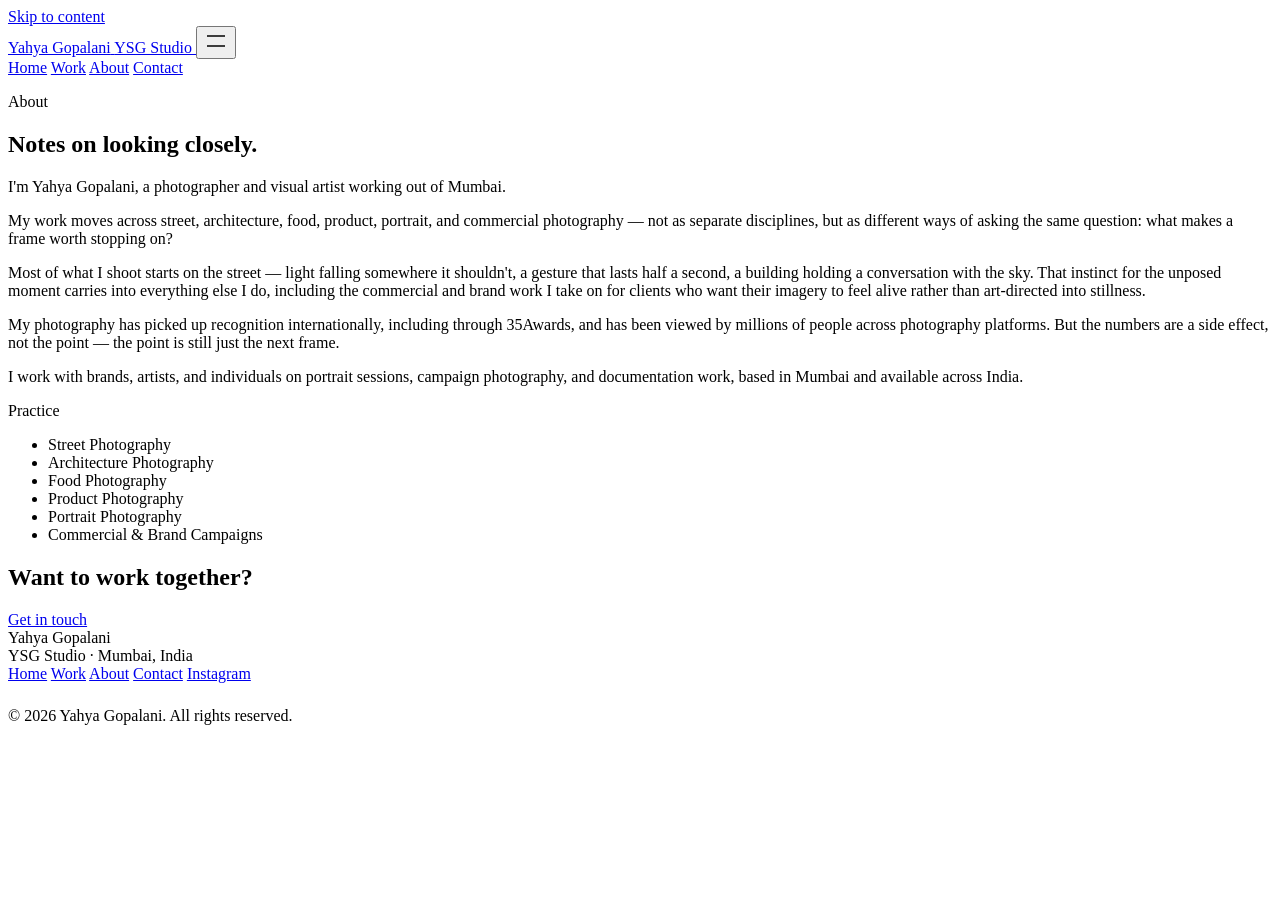
==== about.html @ 68370349 "Add files via upload" ====
<!DOCTYPE html>
<html lang="en">
<head>
<meta charset="UTF-8">
<meta name="viewport" content="width=device-width, initial-scale=1.0">
<title>About — Yahya Gopalani, Photographer Mumbai</title>
<meta name="description" content="Yahya Gopalani is a Mumbai-based photographer and visual artist working across street, architecture, food, product, portrait, and commercial photography, recognised internationally including by 35Awards.">
<meta name="author" content="Yahya Gopalani">
<link rel="canonical" href="https://ysgstudio.in/about.html">
<meta name="theme-color" content="#0b0b0a">

<meta property="og:type" content="profile">
<meta property="og:title" content="About — Yahya Gopalani">
<meta property="og:description" content="Photographer and visual artist based in Mumbai, India.">
<meta property="og:url" content="https://ysgstudio.in/about.html">
<meta name="twitter:card" content="summary_large_image">

<link rel="preconnect" href="https://fonts.googleapis.com">
<link rel="preconnect" href="https://fonts.gstatic.com" crossorigin>
<link rel="stylesheet" href="css/styles.css">

<script type="application/ld+json">
{
  "@context": "https://schema.org",
  "@type": "BreadcrumbList",
  "itemListElement": [
    { "@type": "ListItem", "position": 1, "name": "Home", "item": "https://ysgstudio.in/" },
    { "@type": "ListItem", "position": 2, "name": "About", "item": "https://ysgstudio.in/about.html" }
  ]
}
</script>
</head>
<body>

<a class="skip-link" href="#main">Skip to content</a>

<header class="site-header">
  <div class="wrap nav-inner">
    <a href="index.html" class="brand">
      <span class="name">Yahya Gopalani</span>
      <span class="sub">YSG Studio</span>
    </a>
    <button class="nav-toggle" aria-label="Toggle menu" aria-expanded="false" aria-controls="nav-links">
      <svg width="24" height="24" viewBox="0 0 24 24" fill="none" stroke="currentColor" stroke-width="1.5"><line x1="3" y1="7" x2="21" y2="7"/><line x1="3" y1="17" x2="21" y2="17"/></svg>
    </button>
    <nav class="nav-links" id="nav-links" aria-label="Primary">
      <a href="index.html">Home</a>
      <a href="gallery.html">Work</a>
      <a href="about.html" aria-current="page">About</a>
      <a href="contact.html">Contact</a>
    </nav>
  </div>
</header>

<main id="main">

  <section class="section about-hero">
    <div class="wrap">
      <p class="eyebrow reveal">About</p>
      <h1 class="about-title reveal">Notes on looking closely.</h1>
    </div>
  </section>

  <section class="section-tight">
    <div class="wrap about-grid">
      <div class="about-lead-col reveal">
        <p class="about-lead">I'm Yahya Gopalani, a photographer and visual artist working out of Mumbai.</p>
      </div>
      <div class="about-body-col reveal">
        <p>My work moves across street, architecture, food, product, portrait, and commercial photography — not as separate disciplines, but as different ways of asking the same question: what makes a frame worth stopping on?</p>
        <p>Most of what I shoot starts on the street — light falling somewhere it shouldn't, a gesture that lasts half a second, a building holding a conversation with the sky. That instinct for the unposed moment carries into everything else I do, including the commercial and brand work I take on for clients who want their imagery to feel alive rather than art-directed into stillness.</p>
        <p>My photography has picked up recognition internationally, including through 35Awards, and has been viewed by millions of people across photography platforms. But the numbers are a side effect, not the point — the point is still just the next frame.</p>
        <p>I work with brands, artists, and individuals on portrait sessions, campaign photography, and documentation work, based in Mumbai and available across India.</p>
      </div>
    </div>
  </section>

  <section class="section-tight">
    <div class="wrap">
      <p class="eyebrow reveal">Practice</p>
      <ul class="discipline-list reveal">
        <li>Street Photography</li>
        <li>Architecture Photography</li>
        <li>Food Photography</li>
        <li>Product Photography</li>
        <li>Portrait Photography</li>
        <li>Commercial &amp; Brand Campaigns</li>
      </ul>
    </div>
  </section>

  <section class="section-tight">
    <div class="wrap cta-block reveal">
      <h2 class="cta-title">Want to work together?</h2>
      <a href="contact.html" class="btn btn-solid">Get in touch</a>
    </div>
  </section>

</main>

<footer class="site-footer">
  <div class="wrap footer-grid">
    <div class="footer-brand">
      <div class="name">Yahya Gopalani</div>
      <div class="sub">YSG Studio · Mumbai, India</div>
    </div>
    <nav class="footer-links" aria-label="Footer">
      <a href="index.html">Home</a>
      <a href="gallery.html">Work</a>
      <a href="about.html">About</a>
      <a href="contact.html">Contact</a>
      <a href="https://instagram.com/yahyaaa.g" target="_blank" rel="noopener">Instagram</a>
    </nav>
  </div>
  <div class="wrap footer-meta" style="margin-top:24px;">&copy; <span id="year"></span> Yahya Gopalani. All rights reserved.</div>
</footer>

<script src="js/main.js"></script>
<script>document.getElementById('year').textContent = new Date().getFullYear();</script>
</body>
</html>
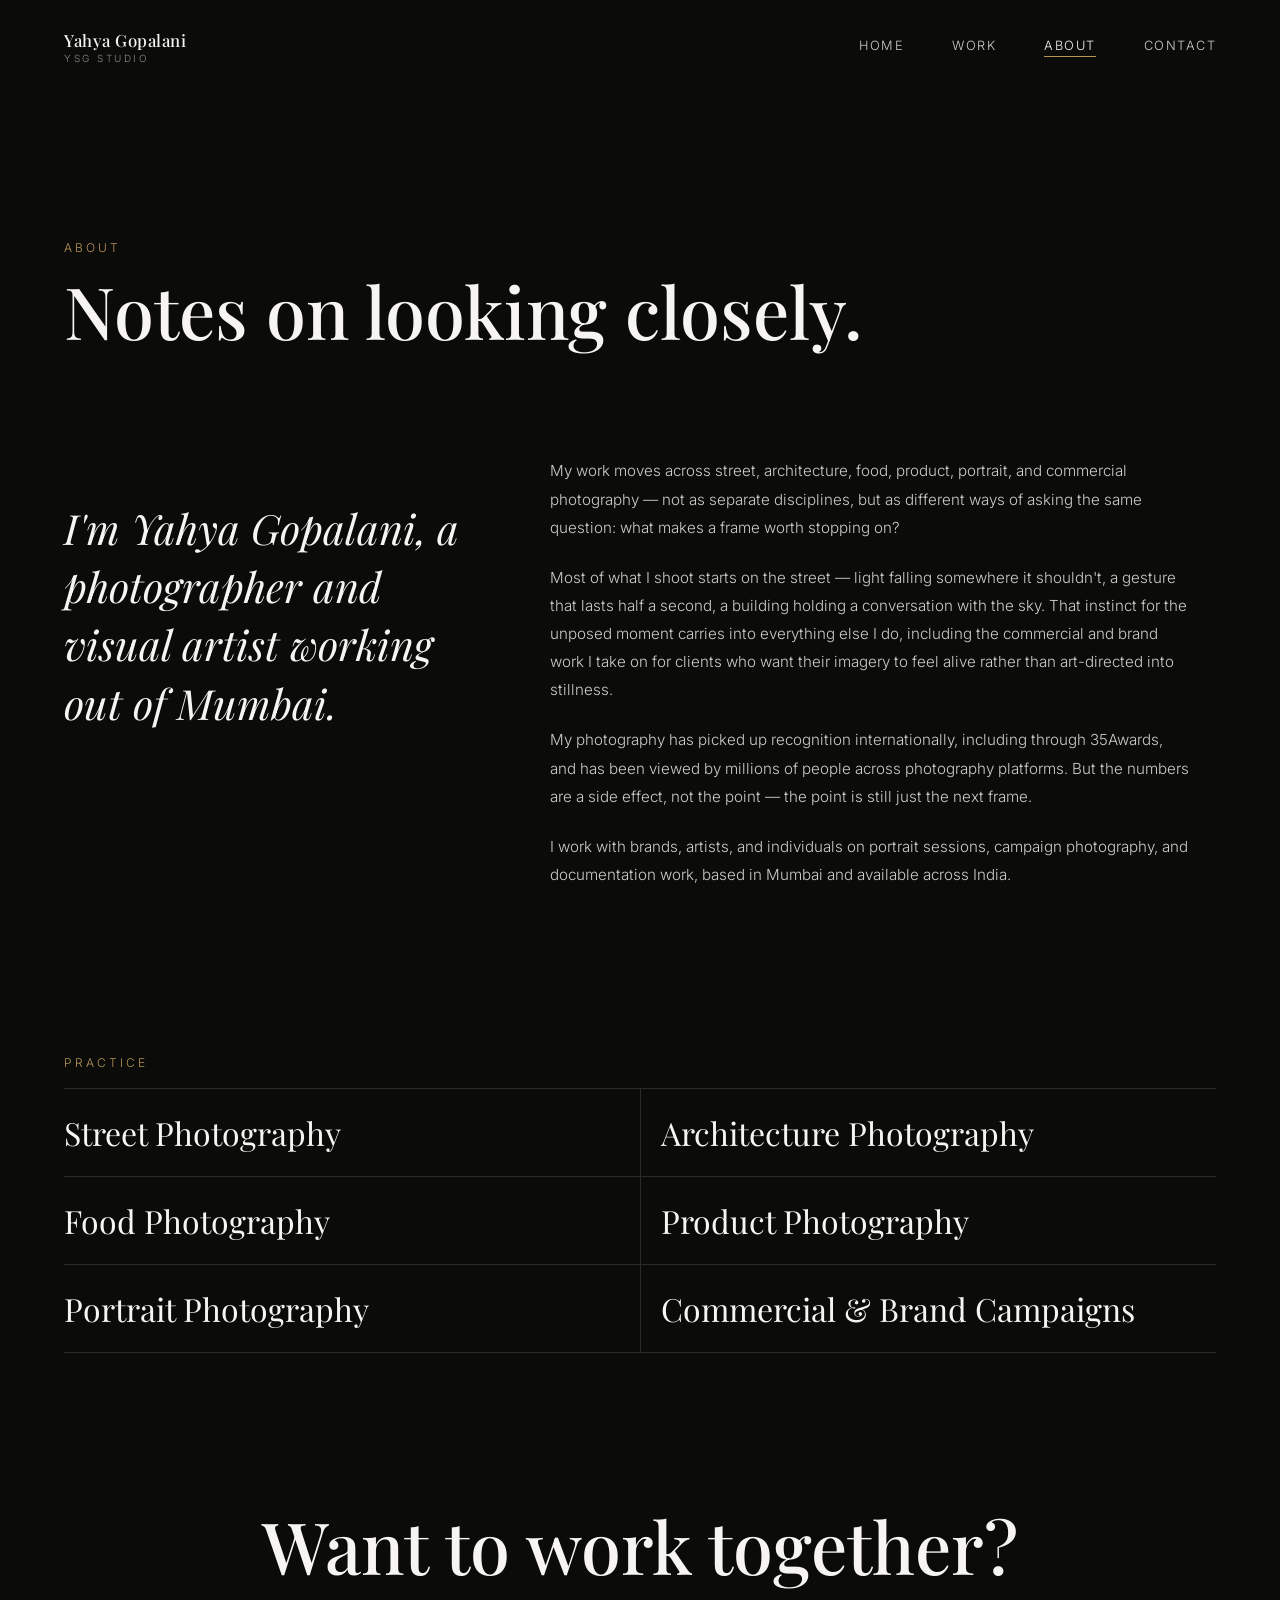
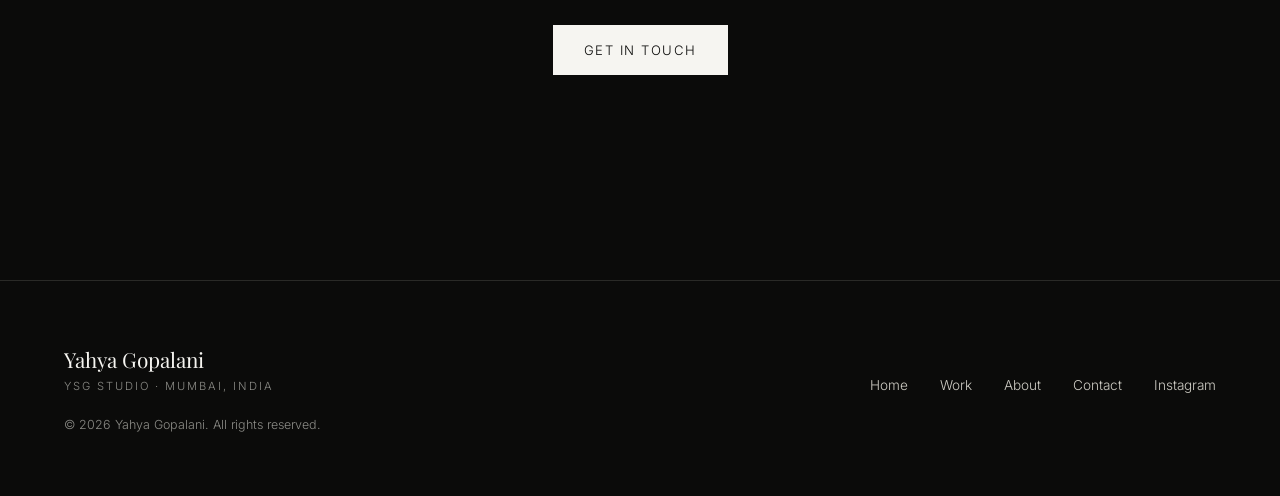
==== commit a22500fa: "Update about.html" ====
--- a/about.html
+++ b/about.html
@@ -4,7 +4,7 @@
 <meta charset="UTF-8">
 <meta name="viewport" content="width=device-width, initial-scale=1.0">
 <title>About — Yahya Gopalani, Photographer Mumbai</title>
-<meta name="description" content="Yahya Gopalani is a Mumbai-based photographer and visual artist working across street, architecture, food, product, portrait, and commercial photography, recognised internationally including by 35Awards.">
+<meta name="description" content="Yahya Gopalani, Mumbai photographer specializing in street, commercial, and visual arts.">
 <meta name="author" content="Yahya Gopalani">
 <link rel="canonical" href="https://ysgstudio.in/about.html">
 <meta name="theme-color" content="#0b0b0a">
--- a/css/styles.css
+++ b/css/styles.css
@@ -0,0 +1,344 @@
+/* ==========================================================================
+   YAHYA GOPALANI — Photography & Visual Art
+   Design system: quiet, editorial, museum-like. Mono palette + one accent.
+   ========================================================================== */
+
+@import url('https://fonts.googleapis.com/css2?family=Playfair+Display:ital,wght@0,400;0,500;0,600;1,400&family=Inter:wght@300;400;500;600&display=swap');
+
+:root{
+  /* ---- palette: near-mono, one restrained accent ---- */
+  --black:#0b0b0a;
+  --black-2:#121211;
+  --white:#f6f5f1;
+  --white-dim:#cfcdc5;
+  --grey:#8c8c87;
+  --grey-line:#2a2a27;
+  --accent:#b99457; /* muted, desaturated gold — used sparingly, not as brand wallpaper */
+
+  /* ---- type ---- */
+  --serif:'Playfair Display', Georgia, serif;
+  --sans:'Inter', -apple-system, sans-serif;
+
+  /* ---- fluid type scale ---- */
+  --fs-hero: clamp(2.75rem, 9vw, 8rem);
+  --fs-h1: clamp(2.25rem, 6vw, 4.5rem);
+  --fs-h2: clamp(1.6rem, 3.6vw, 2.6rem);
+  --fs-lead: clamp(1.05rem, 2vw, 1.4rem);
+  --fs-body: clamp(0.95rem, 1.1vw, 1.05rem);
+  --fs-small: 0.8rem;
+
+  /* ---- fluid spacing ---- */
+  --space-section: clamp(4rem, 10vw, 10rem);
+  --space-gutter: clamp(1.25rem, 5vw, 4rem);
+  --max-w: 1440px;
+}
+
+*,*::before,*::after{ box-sizing:border-box; }
+html{ scroll-behavior:smooth; }
+body{
+  margin:0;
+  background:var(--black);
+  color:var(--white);
+  font-family:var(--sans);
+  font-weight:300;
+  -webkit-font-smoothing:antialiased;
+  overflow-x:hidden;
+}
+img{ max-width:100%; display:block; }
+a{ color:inherit; text-decoration:none; }
+::selection{ background:var(--accent); color:var(--black); }
+
+/* ---- skip link (a11y) ---- */
+.skip-link{
+  position:absolute; left:-9999px; top:0; z-index:200;
+  background:var(--white); color:var(--black); padding:14px 22px;
+  font-family:var(--sans); font-size:0.9rem;
+}
+.skip-link:focus{ left:var(--space-gutter); top:var(--space-gutter); }
+
+/* ---- focus states (a11y) ---- */
+a:focus-visible, button:focus-visible, [tabindex]:focus-visible{
+  outline:1.5px solid var(--accent); outline-offset:4px;
+}
+
+.wrap{ max-width:var(--max-w); margin:0 auto; padding:0 var(--space-gutter); }
+
+/* ==========================================================================
+   NAV
+   ========================================================================== */
+.site-header{
+  position:fixed; top:0; left:0; right:0; z-index:100;
+  padding:clamp(20px,3vw,32px) 0;
+  transition:background .4s ease, border-color .4s ease;
+  border-bottom:1px solid transparent;
+}
+.site-header.is-scrolled{
+  background:rgba(11,11,10,0.88); backdrop-filter:blur(10px);
+  border-bottom-color:var(--grey-line);
+}
+.nav-inner{ display:flex; align-items:center; justify-content:space-between; }
+.brand{ display:flex; flex-direction:column; line-height:1; }
+.brand .name{ font-family:var(--serif); font-size:1.05rem; letter-spacing:0.5px; font-weight:500; }
+.brand .sub{ font-family:var(--sans); font-size:0.62rem; letter-spacing:2.5px; color:var(--grey); margin-top:5px; text-transform:uppercase; }
+.nav-links{ display:flex; gap:clamp(24px,4vw,48px); align-items:center; }
+.nav-links a{
+  font-size:0.8rem; letter-spacing:1.5px; text-transform:uppercase; color:var(--white-dim);
+  position:relative; padding-bottom:4px;
+}
+.nav-links a::after{
+  content:""; position:absolute; left:0; bottom:0; width:0; height:1px; background:var(--accent);
+  transition:width .35s ease;
+}
+.nav-links a:hover::after, .nav-links a[aria-current="page"]::after{ width:100%; }
+.nav-links a[aria-current="page"]{ color:var(--white); }
+.nav-toggle{ display:none; background:none; border:none; color:var(--white); cursor:pointer; }
+
+@media (max-width:760px){
+  .nav-links{
+    position:fixed; inset:0 0 0 auto; width:min(78vw,340px);
+    background:var(--black-2); flex-direction:column; align-items:flex-start;
+    padding:100px 32px 40px; gap:28px;
+    transform:translateX(100%); transition:transform .45s cubic-bezier(.76,0,.24,1);
+    border-left:1px solid var(--grey-line);
+  }
+  .nav-links.is-open{ transform:translateX(0); }
+  .nav-toggle{ display:block; z-index:110; }
+  .nav-links a{ font-size:1rem; }
+}
+
+/* ==========================================================================
+   FOOTER
+   ========================================================================== */
+.site-footer{
+  border-top:1px solid var(--grey-line);
+  padding:clamp(40px,6vw,64px) 0;
+  margin-top:var(--space-section);
+}
+.footer-grid{
+  display:flex; flex-wrap:wrap; gap:32px; justify-content:space-between; align-items:flex-end;
+}
+.footer-brand .name{ font-family:var(--serif); font-size:1.3rem; }
+.footer-brand .sub{ font-size:0.7rem; letter-spacing:2px; color:var(--grey); text-transform:uppercase; margin-top:6px; }
+.footer-links{ display:flex; gap:32px; flex-wrap:wrap; }
+.footer-links a{ font-size:0.85rem; color:var(--white-dim); }
+.footer-links a:hover{ color:var(--accent); }
+.footer-meta{ font-size:0.78rem; color:var(--grey); }
+
+/* ==========================================================================
+   REVEAL ON SCROLL (progressive enhancement — visible by default)
+   ========================================================================== */
+.js .reveal{ opacity:0; transform:translateY(28px); transition:opacity 1s ease, transform 1s cubic-bezier(.16,1,.3,1); }
+.js .reveal.is-visible{ opacity:1; transform:translateY(0); }
+@media (prefers-reduced-motion: reduce){
+  .js .reveal{ opacity:1; transform:none; transition:none; }
+  html{ scroll-behavior:auto; }
+}
+
+/* ==========================================================================
+   BUTTONS / LINKS
+   ========================================================================== */
+.btn{
+  display:inline-flex; align-items:center; gap:10px;
+  font-size:0.82rem; letter-spacing:1.5px; text-transform:uppercase;
+  padding:16px 30px; border:1px solid var(--grey-line); transition:all .3s ease;
+}
+.btn:hover{ border-color:var(--white); }
+.btn-solid{ background:var(--white); color:var(--black); border-color:var(--white); }
+.btn-solid:hover{ background:var(--accent); border-color:var(--accent); color:var(--black); }
+
+.text-link{ position:relative; padding-bottom:3px; border-bottom:1px solid var(--grey-line); }
+.text-link:hover{ border-color:var(--accent); color:var(--accent); }
+
+/* ==========================================================================
+   UTILITIES
+   ========================================================================== */
+.eyebrow{ font-size:0.75rem; letter-spacing:3px; text-transform:uppercase; color:var(--accent); margin-bottom:18px; }
+.section{ padding:var(--space-section) 0; }
+.section-tight{ padding:calc(var(--space-section) * 0.6) 0; }
+.hr{ border:none; border-top:1px solid var(--grey-line); }
+.visually-hidden{ position:absolute; width:1px; height:1px; overflow:hidden; clip:rect(0,0,0,0); white-space:nowrap; }
+.text-accent{ color:var(--accent); }
+.hide-mobile{ display:inline; }
+@media (max-width:600px){ .hide-mobile{ display:none; } }
+
+/* ==========================================================================
+   HOME — hero
+   ========================================================================== */
+.hero{
+  min-height:100svh; display:flex; align-items:center; position:relative;
+  padding-top:100px;
+}
+.hero-inner{ max-width:1000px; }
+.hero-title{
+  font-family:var(--serif); font-weight:500; font-size:var(--fs-hero);
+  line-height:0.92; margin:0 0 28px; letter-spacing:-1px;
+}
+.hero-lead{ font-size:var(--fs-lead); color:var(--white-dim); max-width:560px; line-height:1.6; font-weight:300; }
+.scroll-cue{
+  position:absolute; bottom:44px; left:50%; transform:translateX(-50%);
+  width:1px; height:64px; overflow:hidden;
+}
+.scroll-cue span{
+  display:block; width:1px; height:24px; background:var(--white-dim);
+  animation:scrollcue 2.2s ease-in-out infinite;
+}
+@keyframes scrollcue{
+  0%{ transform:translateY(-24px); opacity:0; }
+  40%{ opacity:1; }
+  100%{ transform:translateY(64px); opacity:0; }
+}
+@media (prefers-reduced-motion: reduce){ .scroll-cue span{ animation:none; opacity:.6; } }
+
+/* ==========================================================================
+   HOME — intro statement
+   ========================================================================== */
+.intro-grid{ max-width:920px; }
+.intro-text{
+  font-family:var(--serif); font-style:italic; font-weight:400;
+  font-size:var(--fs-h2); line-height:1.5; color:var(--white);
+}
+
+/* ==========================================================================
+   HOME — section head (shared pattern)
+   ========================================================================== */
+.section-head{ margin-bottom:clamp(32px,5vw,56px); }
+.section-title{ font-family:var(--serif); font-size:var(--fs-h1); font-weight:500; margin:6px 0 0; }
+
+/* ==========================================================================
+   HOME — preview grid
+   ========================================================================== */
+.preview-grid{
+  display:grid; grid-template-columns:1.1fr 1fr; gap:2px;
+  max-width:var(--max-w); margin:0 auto; padding:0 var(--space-gutter);
+}
+.preview-item{ position:relative; overflow:hidden; margin:0; background:var(--black-2); }
+.preview-item img{ width:100%; height:100%; object-fit:cover; transition:transform .8s cubic-bezier(.16,1,.3,1); }
+.preview-item:hover img{ transform:scale(1.035); }
+.preview-tall{ aspect-ratio:4/5; }
+.preview-item:not(.preview-tall){ aspect-ratio:4/5; }
+.preview-item figcaption{
+  position:absolute; left:0; bottom:0; right:0; padding:20px 22px;
+  font-size:0.78rem; letter-spacing:0.5px; color:var(--white);
+  background:linear-gradient(to top, rgba(0,0,0,0.65), transparent);
+  opacity:0; transform:translateY(8px); transition:opacity .35s ease, transform .35s ease;
+}
+.preview-item:hover figcaption{ opacity:1; transform:translateY(0); }
+@media (max-width:760px){
+  .preview-grid{ grid-template-columns:1fr; }
+}
+.preview-cta{ margin-top:28px; text-align:right; }
+
+/* ==========================================================================
+   HOME — discipline list
+   ========================================================================== */
+.discipline-list{
+  list-style:none; margin:0; padding:0;
+  display:grid; grid-template-columns:repeat(2,1fr); gap:0;
+  border-top:1px solid var(--grey-line);
+}
+.discipline-list li{
+  font-family:var(--serif); font-size:clamp(1.3rem,3vw,2rem); font-weight:400;
+  padding:22px 0; border-bottom:1px solid var(--grey-line);
+}
+.discipline-list li:nth-child(odd){ padding-right:20px; }
+.discipline-list li:nth-child(even){ padding-left:20px; border-left:1px solid var(--grey-line); }
+@media (max-width:640px){
+  .discipline-list{ grid-template-columns:1fr; }
+  .discipline-list li:nth-child(even){ border-left:none; padding-left:0; }
+}
+
+/* ==========================================================================
+   HOME — CTA block
+   ========================================================================== */
+.cta-block{ text-align:center; }
+.cta-title{
+  font-family:var(--serif); font-weight:500; font-size:var(--fs-h1);
+  line-height:1.1; margin:0 0 40px;
+}
+
+/* ==========================================================================
+   ABOUT
+   ========================================================================== */
+.about-hero{ padding-top:calc(100px + var(--space-section)); padding-bottom:2rem; }
+.about-title{ font-family:var(--serif); font-weight:500; font-size:var(--fs-h1); max-width:900px; line-height:1.05; margin:0; }
+.about-grid{ display:grid; grid-template-columns:0.8fr 1.3fr; gap:clamp(32px,6vw,80px); }
+.about-lead-col{ min-width:0; }
+.about-lead{ font-family:var(--serif); font-style:italic; font-size:var(--fs-h2); line-height:1.4; position:sticky; top:120px; }
+.about-body-col p{ font-size:var(--fs-body); line-height:1.85; color:var(--white-dim); margin:0 0 22px; max-width:640px; }
+.about-body-col p:last-child{ margin-bottom:0; }
+@media (max-width:820px){
+  .about-grid{ grid-template-columns:1fr; }
+  .about-lead{ position:static; }
+}
+
+/* ==========================================================================
+   GALLERY — masonry
+   ========================================================================== */
+.gallery-hero{ padding-top:calc(100px + var(--space-section)); }
+.masonry{
+  column-count:1; column-gap:2px;
+}
+@media (min-width:640px){ .masonry{ column-count:2; } }
+@media (min-width:1100px){ .masonry{ column-count:2; } }
+.g-item{
+  break-inside:avoid; margin:0 0 2px; position:relative; overflow:hidden;
+  cursor:pointer; background:var(--black-2);
+}
+.g-item img{ width:100%; height:auto; display:block; transition:transform .7s cubic-bezier(.16,1,.3,1), filter .5s ease; }
+.g-item:hover img{ transform:scale(1.03); }
+.g-item figcaption{
+  position:absolute; left:0; right:0; bottom:0; padding:20px 22px;
+  display:flex; flex-direction:column; gap:2px;
+  background:linear-gradient(to top, rgba(0,0,0,0.7), transparent);
+  opacity:0; transform:translateY(8px); transition:opacity .35s ease, transform .35s ease;
+}
+.g-item:hover figcaption, .g-item:focus-visible figcaption{ opacity:1; transform:translateY(0); }
+.g-title{ font-family:var(--serif); font-size:1.1rem; }
+.g-tag{ font-size:0.7rem; letter-spacing:1.5px; text-transform:uppercase; color:var(--grey); }
+.gallery-note{ margin-top:40px; color:var(--grey); font-size:0.92rem; }
+
+/* ==========================================================================
+   LIGHTBOX
+   ========================================================================== */
+.lightbox{
+  position:fixed; inset:0; z-index:200; background:rgba(6,6,5,0.97);
+  display:flex; align-items:center; justify-content:center;
+  opacity:0; visibility:hidden; transition:opacity .35s ease;
+  padding:24px;
+}
+.lightbox.is-open{ opacity:1; visibility:visible; }
+.lb-figure{ margin:0; max-width:min(1100px,92vw); max-height:88vh; text-align:center; }
+.lb-figure img{ max-height:80vh; max-width:100%; margin:0 auto; object-fit:contain; }
+.lb-caption{ margin-top:16px; font-size:0.85rem; color:var(--grey); letter-spacing:0.5px; }
+.lb-close, .lb-prev, .lb-next{
+  position:absolute; background:none; border:none; color:var(--white); cursor:pointer;
+  padding:12px; transition:opacity .25s ease, color .25s ease;
+}
+.lb-close:hover, .lb-prev:hover, .lb-next:hover{ color:var(--accent); }
+.lb-close{ top:20px; right:20px; }
+.lb-prev{ left:12px; top:50%; transform:translateY(-50%); }
+.lb-next{ right:12px; top:50%; transform:translateY(-50%); }
+@media (max-width:600px){
+  .lb-prev, .lb-next{ padding:8px; }
+}
+
+/* ==========================================================================
+   CONTACT
+   ========================================================================== */
+.contact-hero{ padding-top:calc(100px + var(--space-section)); padding-bottom:1rem; }
+.contact-lead{ font-size:var(--fs-lead); color:var(--white-dim); max-width:520px; margin-top:20px; }
+.contact-grid{ display:grid; grid-template-columns:1.4fr 1fr; gap:clamp(40px,6vw,90px); align-items:start; }
+.contact-primary{ min-width:0; }
+.contact-email{
+  font-family:var(--serif); font-size:clamp(1.6rem,4.2vw,3rem); font-weight:500;
+  word-break:break-word; line-height:1.2; display:inline-block;
+  border-bottom:1px solid var(--grey-line); padding-bottom:10px;
+  transition:color .3s ease, border-color .3s ease;
+}
+.contact-email:hover{ color:var(--accent); border-color:var(--accent); }
+.contact-hint{ display:block; margin-top:18px; font-size:0.85rem; color:var(--grey); }
+.contact-secondary{ display:flex; flex-direction:column; gap:32px; }
+.contact-block p{ margin:0; color:var(--white-dim); font-size:0.95rem; line-height:1.6; }
+@media (max-width:820px){
+  .contact-grid{ grid-template-columns:1fr; }
+}
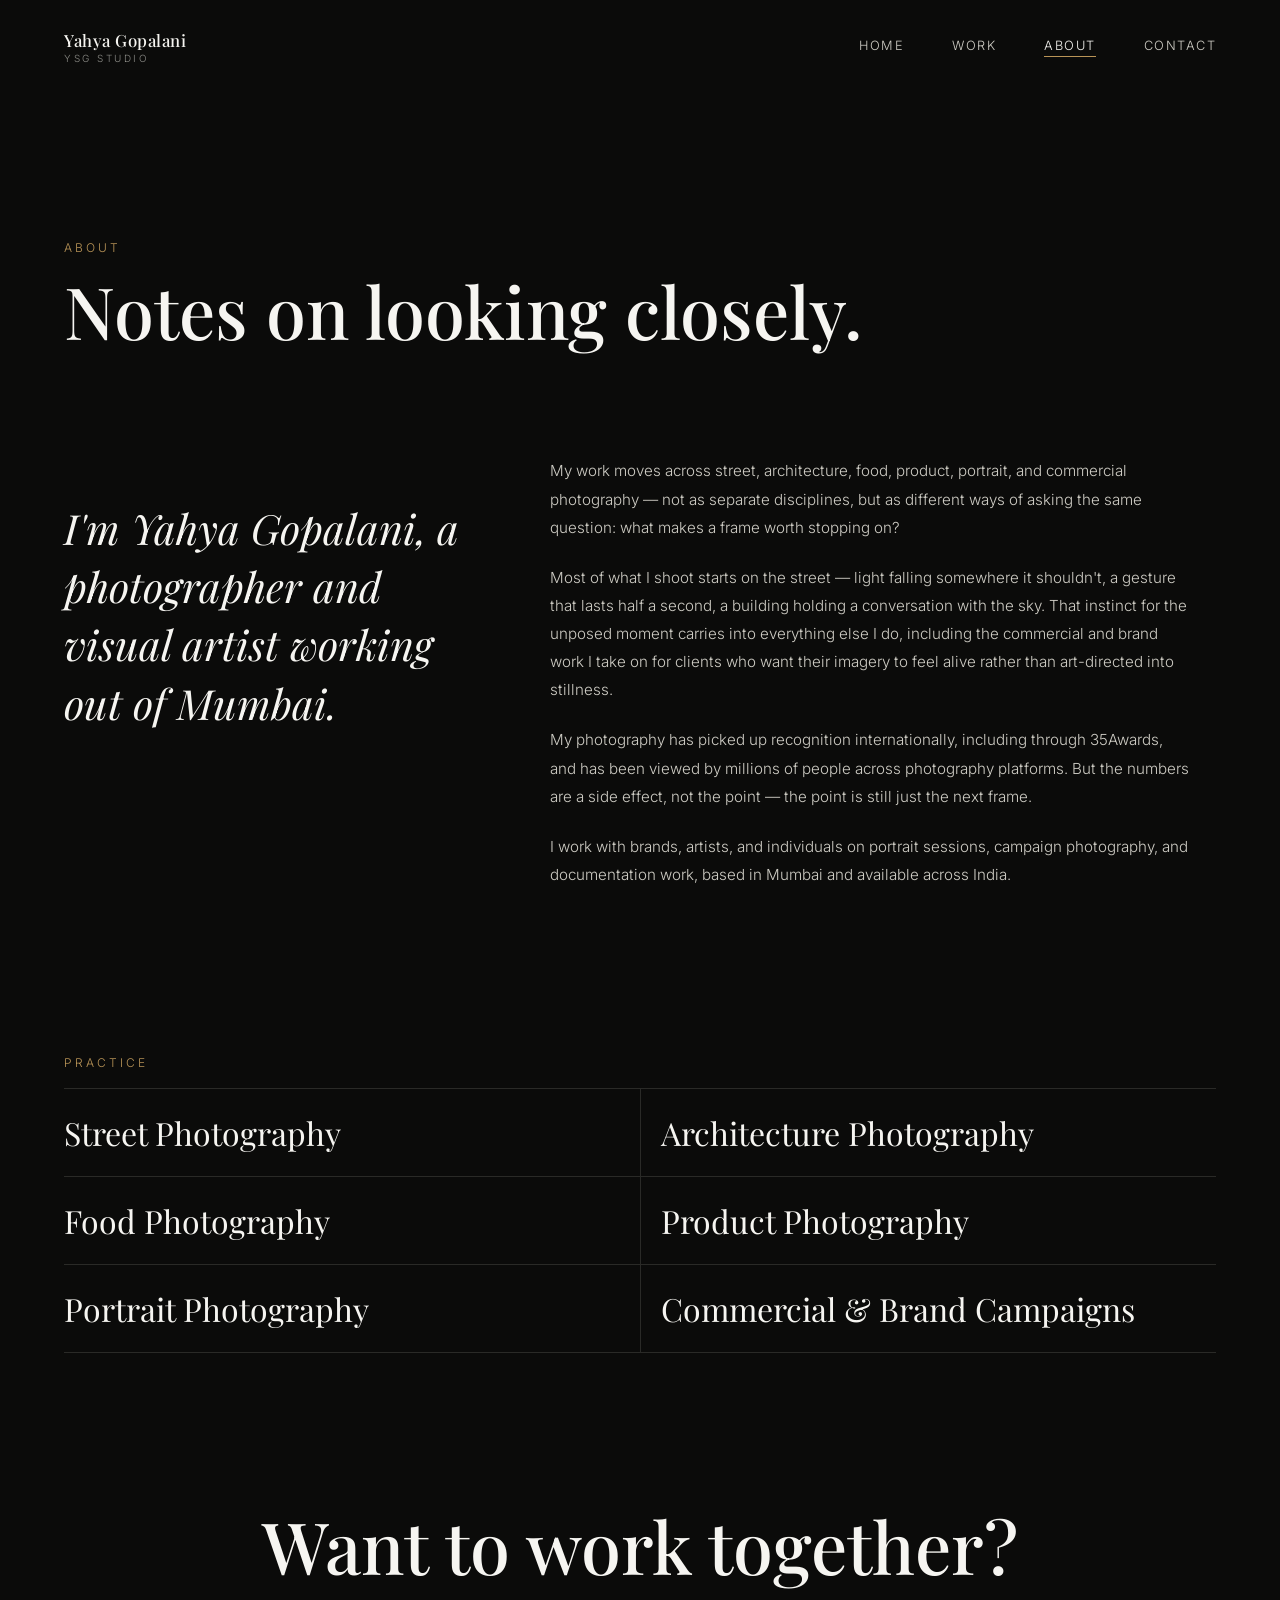
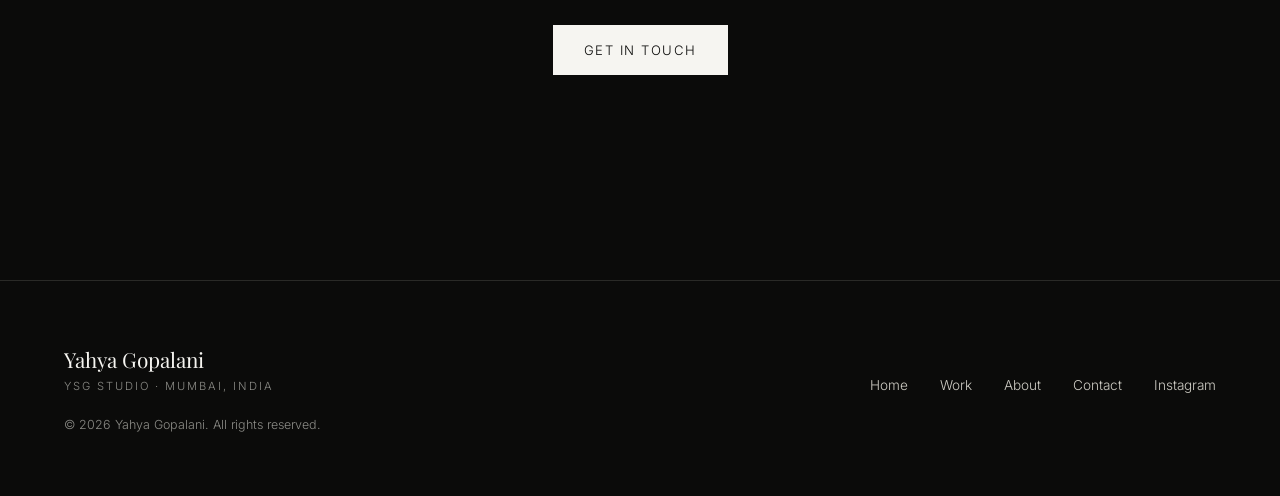
==== commit d0db9da5: "Fix mobile navigation behavior" ====
--- a/about.html
+++ b/about.html
@@ -4,7 +4,8 @@
 <meta charset="UTF-8">
 <meta name="viewport" content="width=device-width, initial-scale=1.0">
 <title>About — Yahya Gopalani, Photographer Mumbai</title>
-<meta name="description" content="Yahya Gopalani, Mumbai photographer specializing in street, commercial, and visual arts.">
+<meta name="description" content="Meet Yahya Gopalani, a Mumbai photographer and visual artist creating street, portrait, commercial, product, food and brand photography across India.">
+<meta name="robots" content="index, follow, max-image-preview:large">
 <meta name="author" content="Yahya Gopalani">
 <link rel="canonical" href="https://ysgstudio.in/about.html">
 <meta name="theme-color" content="#0b0b0a">
@@ -40,9 +41,7 @@
       <span class="name">Yahya Gopalani</span>
       <span class="sub">YSG Studio</span>
     </a>
-    <button class="nav-toggle" aria-label="Toggle menu" aria-expanded="false" aria-controls="nav-links">
-      <svg width="24" height="24" viewBox="0 0 24 24" fill="none" stroke="currentColor" stroke-width="1.5"><line x1="3" y1="7" x2="21" y2="7"/><line x1="3" y1="17" x2="21" y2="17"/></svg>
-    </button>
+    <button class="nav-toggle" aria-label="Open menu" aria-expanded="false" aria-controls="nav-links">Menu</button>
     <nav class="nav-links" id="nav-links" aria-label="Primary">
       <a href="index.html">Home</a>
       <a href="gallery.html">Work</a>
--- a/css/styles.css
+++ b/css/styles.css
@@ -44,6 +44,7 @@
   -webkit-font-smoothing:antialiased;
   overflow-x:hidden;
 }
+body.menu-open{ overflow:hidden; }
 img{ max-width:100%; display:block; }
 a{ color:inherit; text-decoration:none; }
 ::selection{ background:var(--accent); color:var(--black); }
@@ -91,7 +92,7 @@
 }
 .nav-links a:hover::after, .nav-links a[aria-current="page"]::after{ width:100%; }
 .nav-links a[aria-current="page"]{ color:var(--white); }
-.nav-toggle{ display:none; background:none; border:none; color:var(--white); cursor:pointer; }
+.nav-toggle{ display:none; min-width:56px; padding:8px 0; background:none; border:none; color:var(--white); cursor:pointer; font-size:.72rem; letter-spacing:1.5px; text-transform:uppercase; text-align:right; }
 
 @media (max-width:760px){
   .nav-links{
@@ -164,30 +165,32 @@
 /* ==========================================================================
    HOME — hero
    ========================================================================== */
-.hero{
-  min-height:100svh; display:flex; align-items:center; position:relative;
-  padding-top:100px;
-}
-.hero-inner{ max-width:1000px; }
+.hero{ min-height:calc(100svh - 28px); padding-top:112px; }
+.hero--studio{ display:flex; align-items:center; }
+.hero-editorial{ display:grid; grid-template-columns:minmax(0,1fr) minmax(340px,.9fr); gap:clamp(40px,7vw,120px); align-items:center; width:100%; }
+.hero-copy{ padding:clamp(24px,4vw,62px) 0; }
+.hero-index{ color:var(--accent); font-size:.68rem; letter-spacing:2px; margin:0 0 clamp(28px,5vw,72px); }
 .hero-title{
-  font-family:var(--serif); font-weight:500; font-size:var(--fs-hero);
-  line-height:0.92; margin:0 0 28px; letter-spacing:-1px;
-}
-.hero-lead{ font-size:var(--fs-lead); color:var(--white-dim); max-width:560px; line-height:1.6; font-weight:300; }
-.scroll-cue{
-  position:absolute; bottom:44px; left:50%; transform:translateX(-50%);
-  width:1px; height:64px; overflow:hidden;
-}
-.scroll-cue span{
-  display:block; width:1px; height:24px; background:var(--white-dim);
-  animation:scrollcue 2.2s ease-in-out infinite;
-}
-@keyframes scrollcue{
-  0%{ transform:translateY(-24px); opacity:0; }
-  40%{ opacity:1; }
-  100%{ transform:translateY(64px); opacity:0; }
-}
-@media (prefers-reduced-motion: reduce){ .scroll-cue span{ animation:none; opacity:.6; } }
+  font-family:var(--serif); font-weight:400; font-size:clamp(3.7rem,6.65vw,7.45rem);
+  line-height:.92; margin:0 0 30px; letter-spacing:-.055em;
+}
+.hero-lead{ font-size:clamp(1rem,1.35vw,1.16rem); color:var(--white-dim); max-width:420px; line-height:1.6; font-weight:300; margin:0 0 34px; }
+.hero-actions{ display:flex; flex-wrap:wrap; align-items:center; gap:22px; }
+.hero-link{ display:inline-flex; gap:14px; padding-bottom:8px; border-bottom:1px solid var(--white); font-size:.74rem; letter-spacing:1.8px; text-transform:uppercase; }
+.hero-link:hover{ color:var(--accent); border-color:var(--accent); }
+.hero-image{ margin:0; position:relative; background:var(--black-2); aspect-ratio:4/5; max-height:650px; overflow:hidden; }
+.hero-image::after{ content:""; position:absolute; inset:0; background:linear-gradient(180deg, transparent 55%, rgba(0,0,0,.4)); pointer-events:none; }
+.hero-image img{ width:100%; height:100%; object-fit:cover; object-position:center; filter:saturate(.86) contrast(1.03); }
+.hero-image figcaption{ position:absolute; z-index:1; left:16px; bottom:14px; font-size:.62rem; letter-spacing:1.2px; color:var(--white-dim); text-transform:uppercase; }
+@media (max-width:760px){
+  .hero{ min-height:auto; padding:118px 0 0; }
+  .hero-editorial{ grid-template-columns:1fr; gap:38px; }
+  .hero-copy{ padding:16px 0 0; }
+  .hero-index{ margin-bottom:36px; }
+  .hero-title{ font-size:clamp(3.45rem,16vw,5.5rem); }
+  .hero-image{ aspect-ratio:16/10; max-height:none; margin:0; }
+  .hero-image img{ object-position:center 34%; }
+}
 
 /* ==========================================================================
    HOME — intro statement
@@ -228,6 +231,7 @@
 }
 .preview-cta{ margin-top:28px; text-align:right; }
 
+
 /* ==========================================================================
    HOME — discipline list
    ========================================================================== */
@@ -255,6 +259,16 @@
   font-family:var(--serif); font-weight:500; font-size:var(--fs-h1);
   line-height:1.1; margin:0 0 40px;
 }
+
+/* ===========================================================================
+   HOME — Client process
+   ======================================================================== */
+.process-list{ list-style:none; margin:0; padding:0; border-top:1px solid var(--grey-line); }
+.process-list li{ display:grid; grid-template-columns:72px minmax(0,1fr); gap:24px; padding:25px 0; border-bottom:1px solid var(--grey-line); }
+.process-list li > span{ color:var(--accent); font-size:.72rem; letter-spacing:1.5px; padding-top:4px; }
+.process-list h3{ font-family:var(--serif); font-weight:400; font-size:clamp(1.35rem,2.5vw,2rem); margin:0 0 7px; }
+.process-list p{ color:var(--grey); font-size:.95rem; margin:0; }
+@media (max-width:600px){ .process-list li{ grid-template-columns:46px minmax(0,1fr); gap:14px; } }
 
 /* ==========================================================================
    ABOUT
